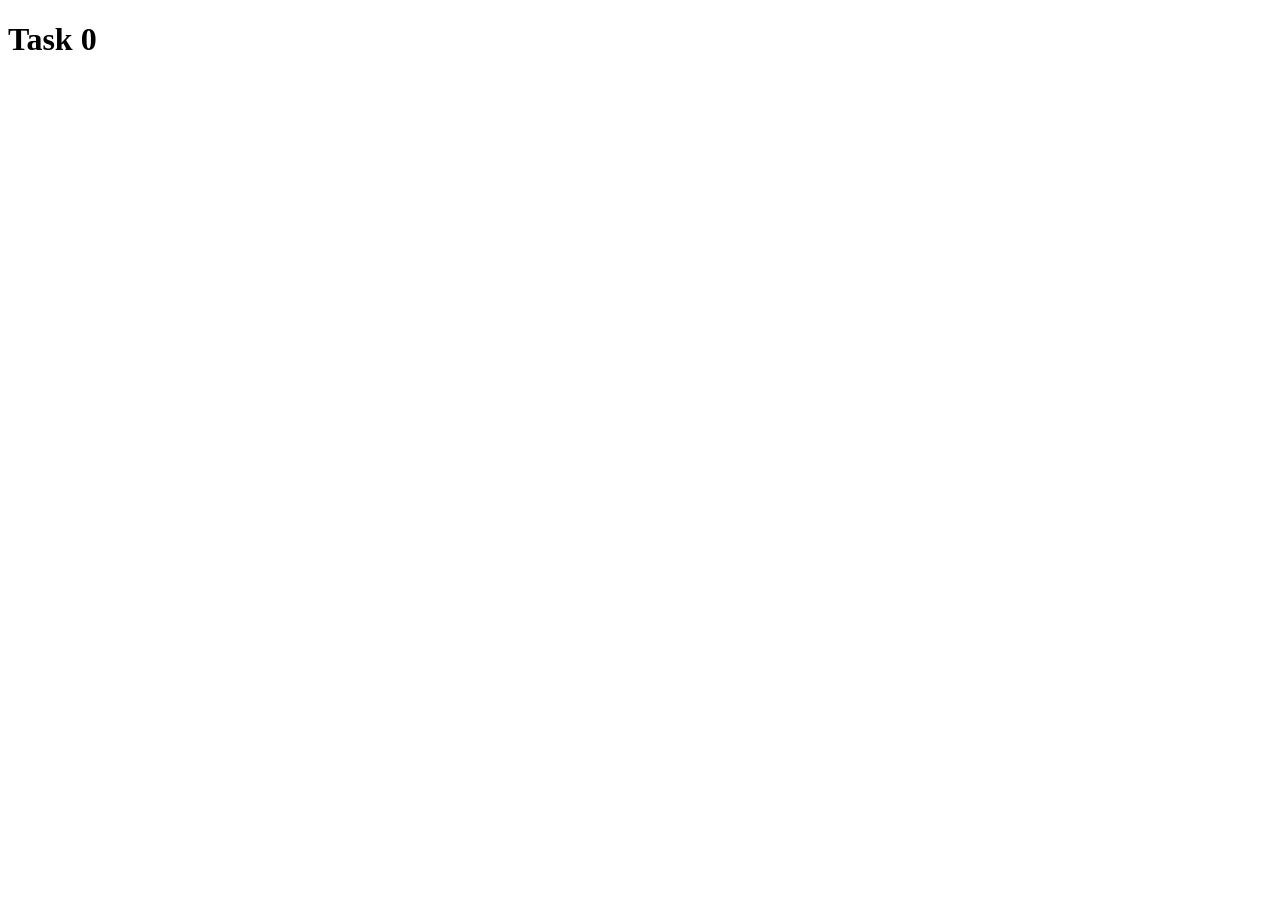
==== part1.html @ daf00789 "part1 task 0" ====
<!DOCTYPE html>
<html lang="en">
<head>
    <meta charset="UTF-8">
    <meta name="viewport" content="width=device-width, initial-scale=1.0">
    <title>Part1</title>
</head>
<body>
    <h1>Task 0</h1>
    

    <script src="https://code.jquery.com/jquery-3.7.1.min.js"></script>
    <script src="part1.js"></script>
</body>
</html>
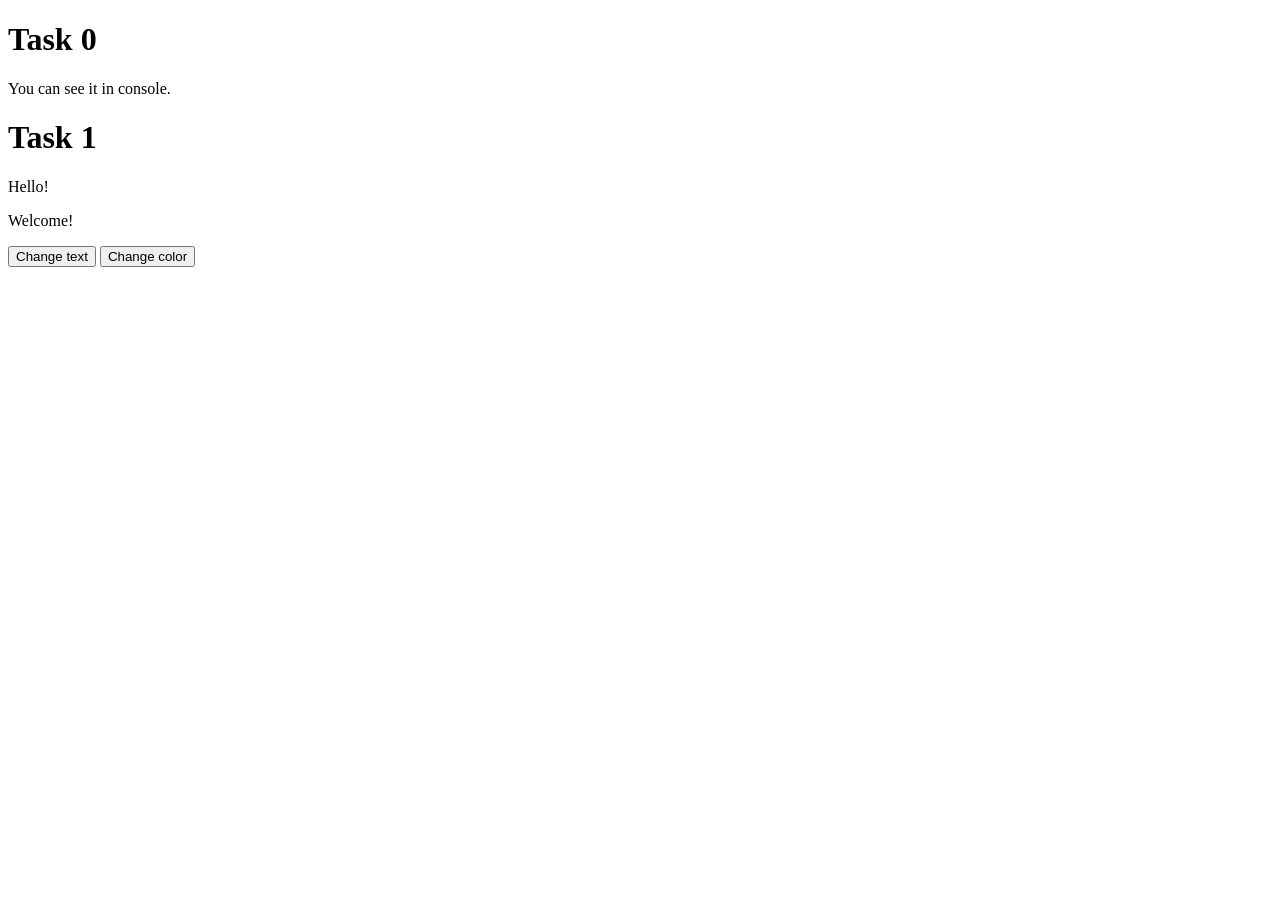
==== commit a2771fe5: "part1 completed" ====
--- a/part1.html
+++ b/part1.html
@@ -7,7 +7,15 @@
 </head>
 <body>
     <h1>Task 0</h1>
-    
+    <p>You can see it in console.</p>
+
+    <div id="Task1">
+    <h1>Task 1</h1>
+    <p id="text">Hello!</p>
+    <p class="wlcm">Welcome!</p>
+    <button id="btn">Change text</button>
+    <button id="btn-css">Change color</button>
+    </div>
 
     <script src="https://code.jquery.com/jquery-3.7.1.min.js"></script>
     <script src="part1.js"></script>
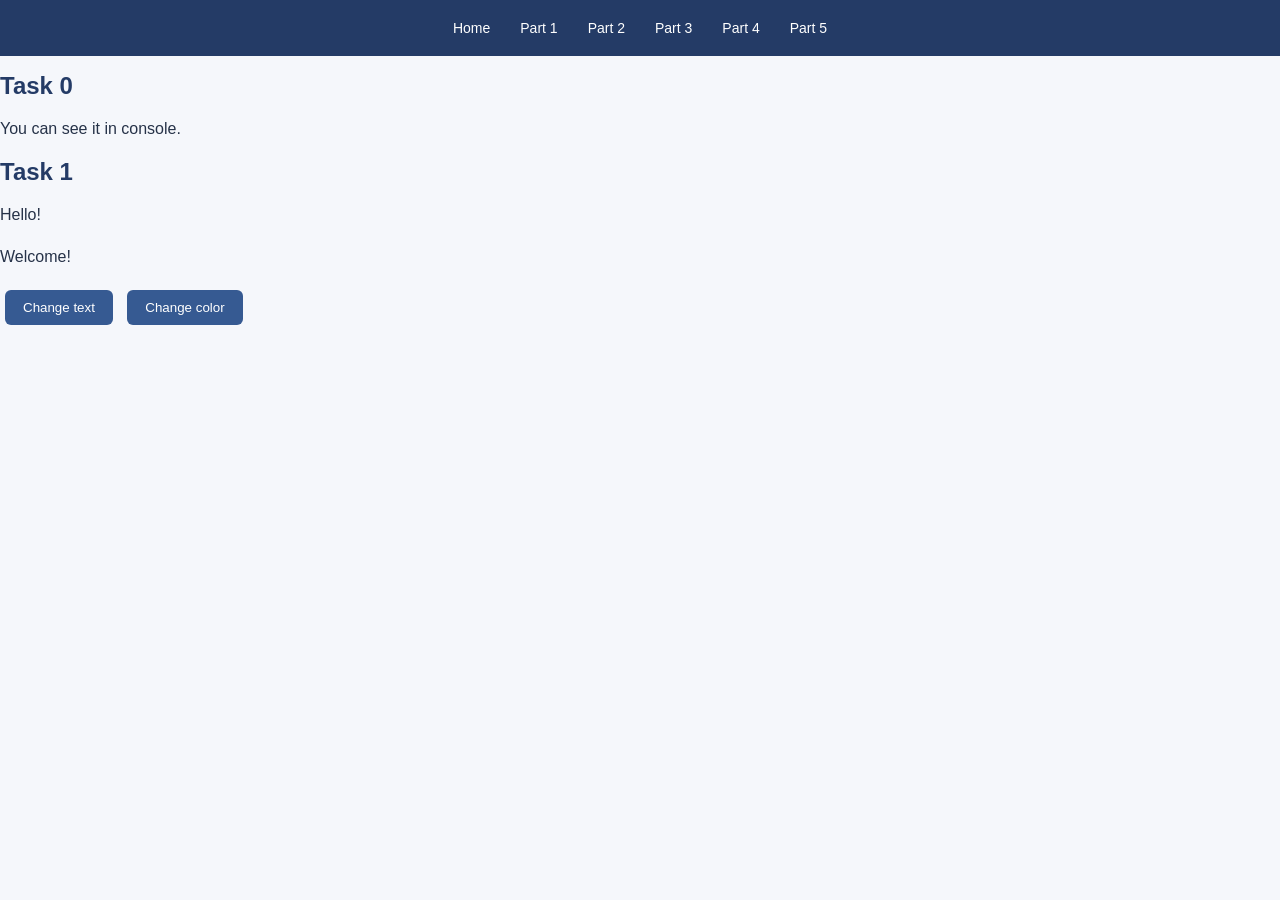
==== commit 15ff2e88: "chnages" ====
--- a/part1.html
+++ b/part1.html
@@ -4,8 +4,19 @@
     <meta charset="UTF-8">
     <meta name="viewport" content="width=device-width, initial-scale=1.0">
     <title>Part1</title>
+    <link rel="stylesheet" href="style.css">
 </head>
 <body>
+    <nav class="navbar">
+        <div class="nav-links">
+            <a href="index.html">Home</a>
+            <a href="part1.html">Part 1</a>
+            <a href="part2.html">Part 2</a>
+            <a href="part3.html">Part 3</a>
+            <a href="part4.html">Part 4</a>
+            <a href="part5.html">Part 5</a>
+        </div>
+    </nav>
     <h1>Task 0</h1>
     <p>You can see it in console.</p>
 
--- a/style.css
+++ b/style.css
@@ -0,0 +1,66 @@
+* {
+    box-sizing: border-box;
+}
+
+body {
+    margin: 0;
+    padding: 0;
+    font-family: Arial, sans-serif;
+    background-color: #f5f7fb;
+    color: #263248;
+}
+
+.navbar {
+    background-color: #243b66;
+    padding: 20px 24px;
+}
+
+.nav-links {
+    display: flex;
+    justify-content: center;
+    flex-wrap: wrap;
+    gap: 30px;
+}
+
+.nav-links a {
+    color: white;
+    text-decoration: none;
+    font-size: 14px;
+    transition: 0.3s;
+}
+
+.nav-links a:hover {
+    color: #94d8ff;
+}
+
+.task {
+    background-color: white;
+    margin: 30px auto;
+    padding: 25px;
+    max-width: 750px;
+    border-radius: 12px;
+    box-shadow: 0 3px 12px rgba(0, 0, 0, 0.06);
+}
+
+h1 {
+    color: #243b66;
+    font-size: 24px;
+}
+
+p {
+    line-height: 1.6;
+}
+
+button {
+    background-color: #365a92;
+    color: white;
+    border: none;
+    border-radius: 6px;
+    padding: 10px 18px;
+    margin: 5px;
+    cursor: pointer;
+}
+
+button:hover {
+    background-color: #243b66;
+}
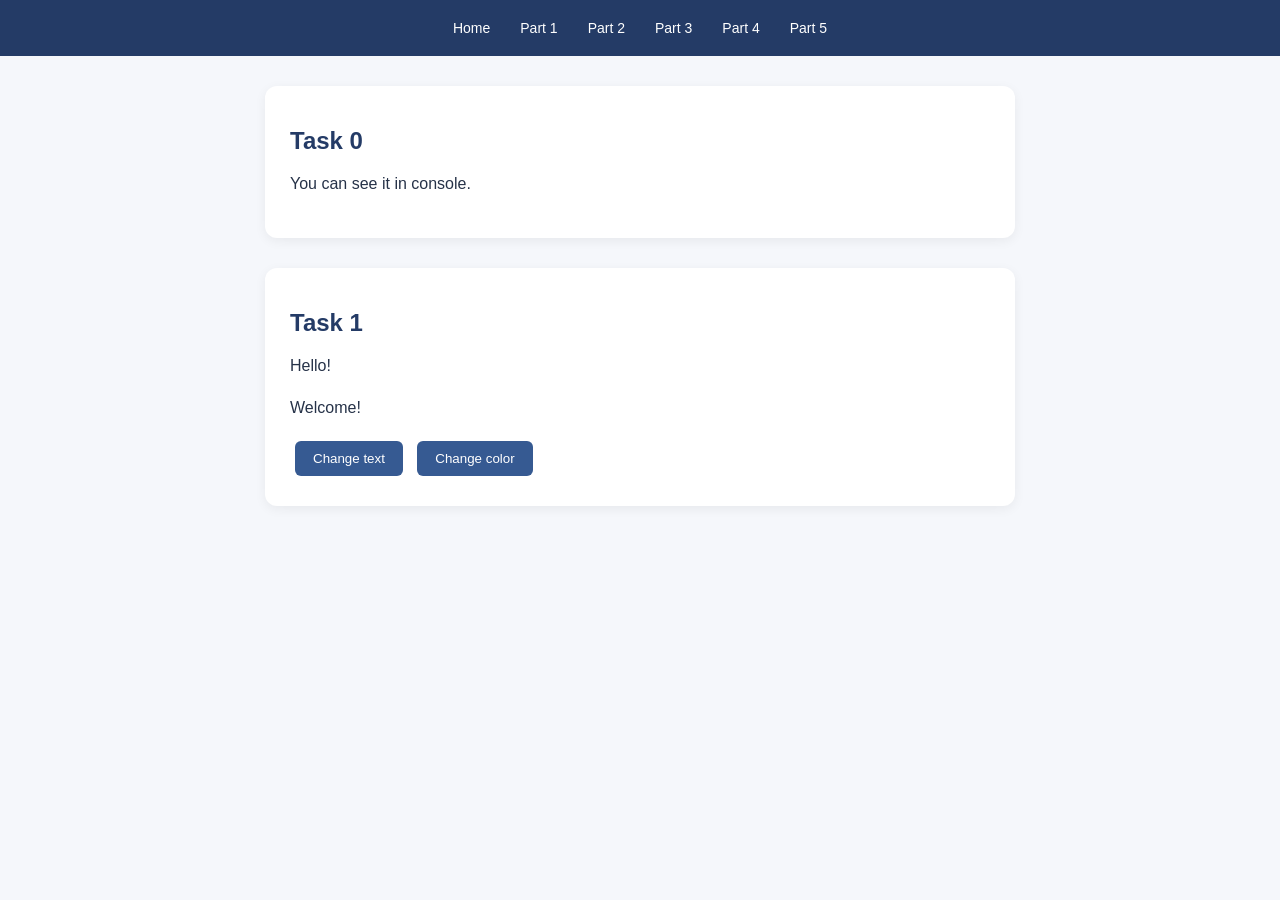
==== commit f34abf61: "part2 completed" ====
--- a/part1.html
+++ b/part1.html
@@ -17,10 +17,12 @@
             <a href="part5.html">Part 5</a>
         </div>
     </nav>
+    <div id="Task0" class="task">
     <h1>Task 0</h1>
     <p>You can see it in console.</p>
+    </div>
 
-    <div id="Task1">
+    <div id="Task1" class="task">
     <h1>Task 1</h1>
     <p id="text">Hello!</p>
     <p class="wlcm">Welcome!</p>
--- a/style.css
+++ b/style.css
@@ -63,4 +63,12 @@
 
 button:hover {
     background-color: #243b66;
-}+}
+
+#fadeImage {
+    width: 350px;
+    max-width: 100%;
+    border-radius: 8px;
+    display: block;
+    margin-bottom: 20px;
+}
